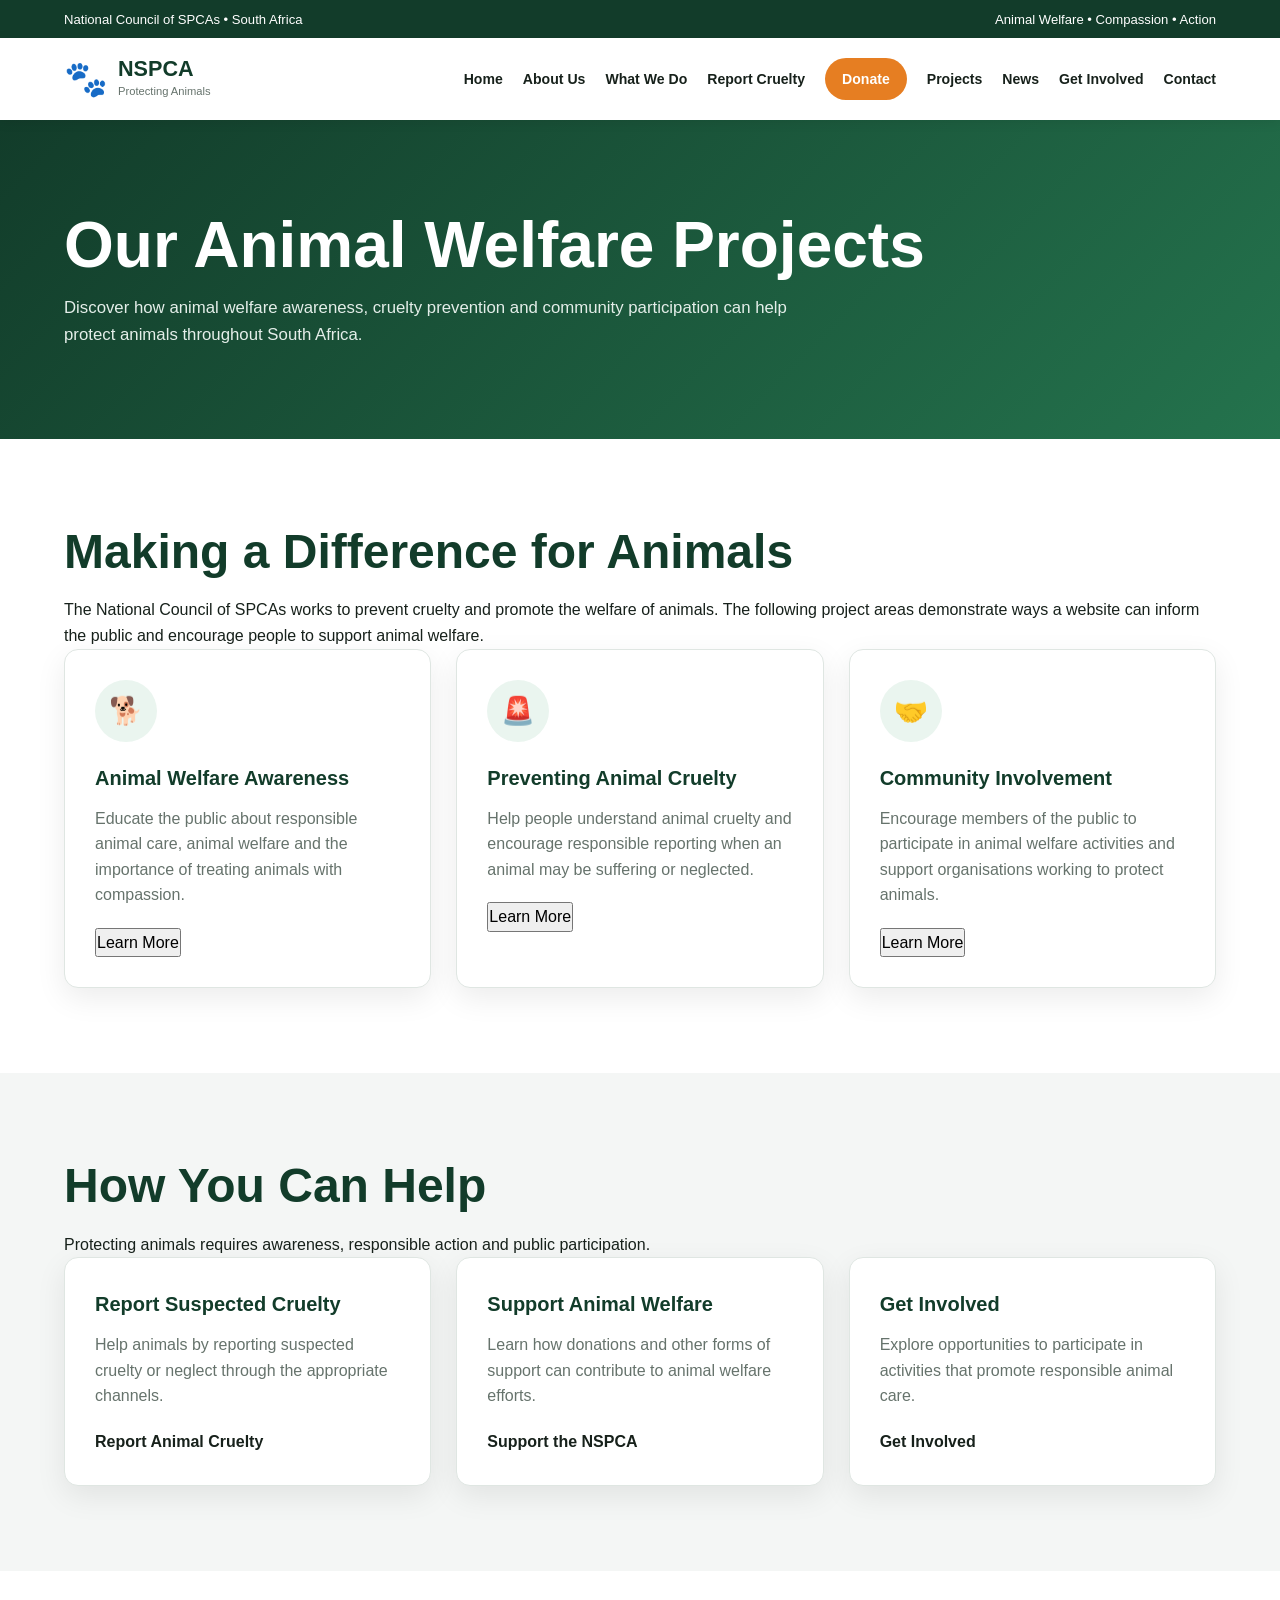
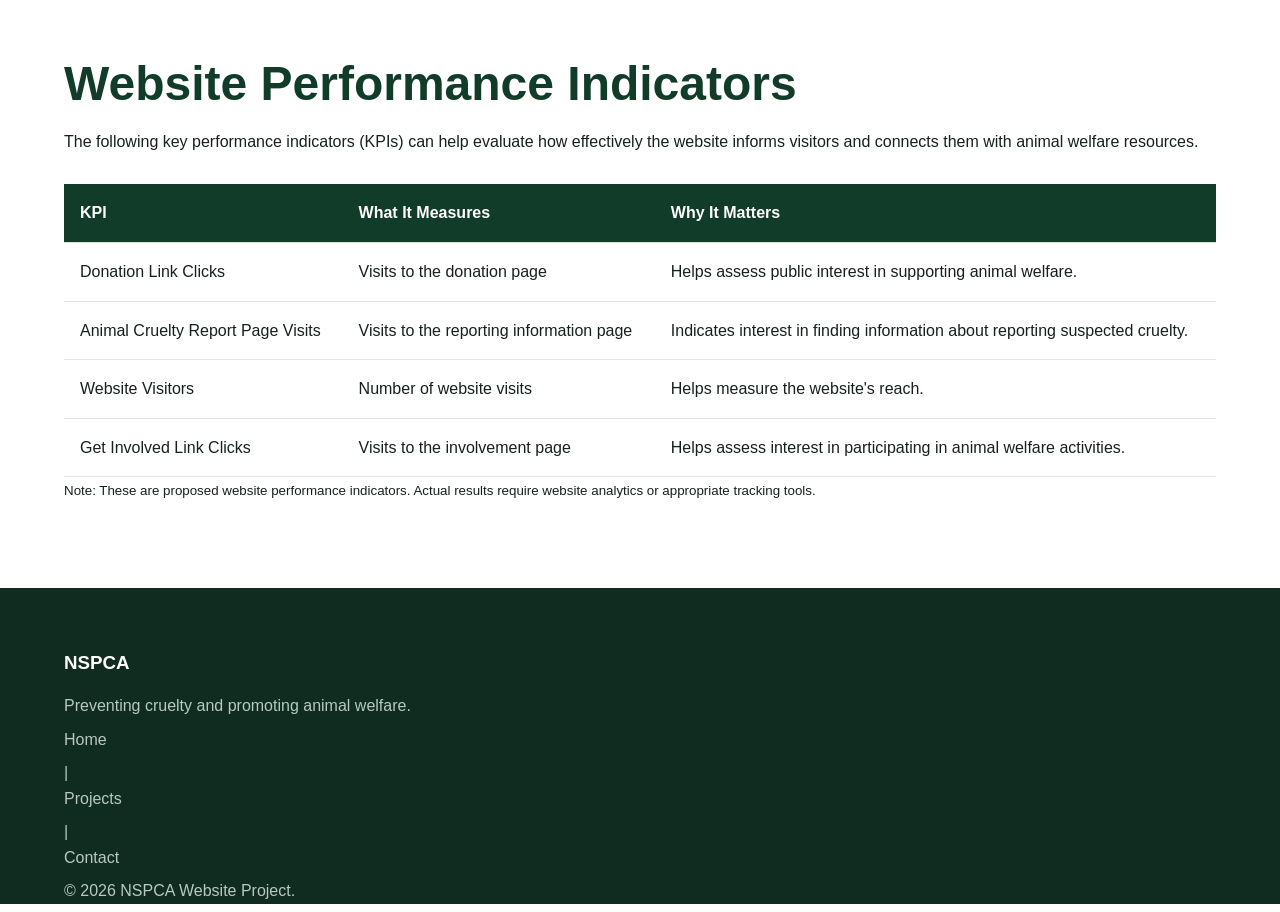
==== projects.html @ 2f7c21a6 "Add initial NSPCA website pages and styling" ====
<!DOCTYPE html>
<html lang="en">

<head>
    <meta charset="UTF-8">
    <meta name="viewport" content="width=device-width, initial-scale=1.0">

    <title>Animal Welfare Projects | NSPCA South Africa</title>

    <meta name="description"
        content="Explore animal welfare awareness, cruelty prevention and community involvement projects supporting the NSPCA's mission to protect animals in South Africa.">

    <meta name="keywords"
        content="NSPCA, animal welfare, animal cruelty prevention, animal protection, South Africa, volunteering">

    <link rel="stylesheet" href="styles.css">
</head>

<body>

    <!-- Top Bar -->
    <div class="top-bar">
        <div class="container">
            <span>National Council of SPCAs • South Africa</span>
            <span>Animal Welfare • Compassion • Action</span>
        </div>
    </div>

    <!-- Navigation -->
    <header>
        <nav class="navbar container">

            <a href="index.html" class="logo">
                <span class="logo-icon">🐾</span>

                <span>
                    <strong>NSPCA</strong>
                    <small>Protecting Animals</small>
                </span>
            </a>

            <button class="menu-button"
                    onclick="toggleMenu()"
                    aria-label="Open navigation menu"
                    aria-expanded="false"
                    aria-controls="navLinks">
                ☰
            </button>

            <div class="nav-links" id="navLinks">
                <a href="index.html">Home</a>
                <a href="about.html">About Us</a>
                <a href="what-we-do.html">What We Do</a>
                <a href="report.html">Report Cruelty</a>
                <a href="donate.html">Donate</a>
             <a href="./projects.html">Projects</a>
                <a href="news.html">News</a>
                <a href="get-involved.html">Get Involved</a>
                <a href="contact.html">Contact</a>
            </div>

        </nav>
    </header>

    <!-- Page Introduction -->
    <section class="page-header">
        <div class="container">

            <h1>Our Animal Welfare Projects</h1>

            <p>
                Discover how animal welfare awareness, cruelty prevention
                and community participation can help protect animals
                throughout South Africa.
            </p>

        </div>
    </section>

    <!-- Project Introduction -->
    <section class="section">
        <div class="container">

            <h2>Making a Difference for Animals</h2>

            <p>
                The National Council of SPCAs works to prevent cruelty
                and promote the welfare of animals. The following
                project areas demonstrate ways a website can inform
                the public and encourage people to support animal welfare.
            </p>

            <div class="project-grid">

                <!-- Project 1 -->
                <div class="card">

                    <div class="card-icon">🐕</div>

                    <h3>Animal Welfare Awareness</h3>

                    <p>
                        Educate the public about responsible animal care,
                        animal welfare and the importance of treating
                        animals with compassion.
                    </p>

                    <button class="project-button"
                            onclick="toggleProject('awareness', this)"
                            aria-expanded="false"
                            aria-controls="awareness">
                        Learn More
                    </button>

                    <div id="awareness" hidden>
                        <p>
                            Visitors can learn about providing animals
                            with appropriate food, clean water, shelter,
                            veterinary care and protection from suffering.
                        </p>
                    </div>

                </div>

                <!-- Project 2 -->
                <div class="card">

                    <div class="card-icon">🚨</div>

                    <h3>Preventing Animal Cruelty</h3>

                    <p>
                        Help people understand animal cruelty and
                        encourage responsible reporting when an animal
                        may be suffering or neglected.
                    </p>

                    <button class="project-button"
                            onclick="toggleProject('cruelty', this)"
                            aria-expanded="false"
                            aria-controls="cruelty">
                        Learn More
                    </button>

                    <div id="cruelty" hidden>
                        <p>
                            Members of the public should provide accurate
                            information when reporting suspected cruelty.
                            Reports should be directed to the appropriate
                            NSPCA or local SPCA office.
                        </p>

                        <a href="report.html">
                            Visit the Report Cruelty page
                        </a>
                    </div>

                </div>

                <!-- Project 3 -->
                <div class="card">

                    <div class="card-icon">🤝</div>

                    <h3>Community Involvement</h3>

                    <p>
                        Encourage members of the public to participate
                        in animal welfare activities and support
                        organisations working to protect animals.
                    </p>

                    <button class="project-button"
                            onclick="toggleProject('community', this)"
                            aria-expanded="false"
                            aria-controls="community">
                        Learn More
                    </button>

                    <div id="community" hidden>
                        <p>
                            People can explore opportunities to volunteer,
                            support fundraising activities and share
                            responsible animal welfare information.
                        </p>

                        <a href="get-involved.html">
                            Find Ways to Get Involved
                        </a>
                    </div>

                </div>

            </div>

        </div>
    </section>

    <!-- How the Public Can Help -->
    <section class="section grey-section">
        <div class="container">

            <h2>How You Can Help</h2>

            <p>
                Protecting animals requires awareness, responsible action
                and public participation.
            </p>

            <div class="project-grid">

                <div class="card">
                    <h3>Report Suspected Cruelty</h3>

                    <p>
                        Help animals by reporting suspected cruelty
                        or neglect through the appropriate channels.
                    </p>

                    <a href="report.html">Report Animal Cruelty</a>
                </div>

                <div class="card">
                    <h3>Support Animal Welfare</h3>

                    <p>
                        Learn how donations and other forms of support
                        can contribute to animal welfare efforts.
                    </p>

                    <a href="donate.html">Support the NSPCA</a>
                </div>

                <div class="card">
                    <h3>Get Involved</h3>

                    <p>
                        Explore opportunities to participate in
                        activities that promote responsible animal care.
                    </p>

                    <a href="get-involved.html">Get Involved</a>
                </div>

            </div>

        </div>
    </section>

    <!-- Website KPIs -->
    <section class="section">
        <div class="container">

            <h2>Website Performance Indicators</h2>

            <p>
                The following key performance indicators (KPIs) can
                help evaluate how effectively the website informs
                visitors and connects them with animal welfare resources.
            </p>

            <div class="table-container">

                <table>

                    <thead>
                        <tr>
                            <th>KPI</th>
                            <th>What It Measures</th>
                            <th>Why It Matters</th>
                        </tr>
                    </thead>

                    <tbody>
                        <tr>
                            <td>Donation Link Clicks</td>
                            <td>Visits to the donation page</td>
                            <td>
                                Helps assess public interest in
                                supporting animal welfare.
                            </td>
                        </tr>

                        <tr>
                            <td>Animal Cruelty Report Page Visits</td>
                            <td>
                                Visits to the reporting information page
                            </td>
                            <td>
                                Indicates interest in finding information
                                about reporting suspected cruelty.
                            </td>
                        </tr>

                        <tr>
                            <td>Website Visitors</td>
                            <td>Number of website visits</td>
                            <td>
                                Helps measure the website's reach.
                            </td>
                        </tr>

                        <tr>
                            <td>Get Involved Link Clicks</td>
                            <td>
                                Visits to the involvement page
                            </td>
                            <td>
                                Helps assess interest in participating
                                in animal welfare activities.
                            </td>
                        </tr>

                    </tbody>

                </table>

            </div>

            <p>
                <small>
                    Note: These are proposed website performance
                    indicators. Actual results require website
                    analytics or appropriate tracking tools.
                </small>
            </p>

        </div>
    </section>

    <!-- Footer -->
    <footer>
        <div class="container">

            <h3>NSPCA</h3>

            <p>
                Preventing cruelty and promoting animal welfare.
            </p>

            <p>
                <a href="index.html">Home</a> |
                <a href="projects.html">Projects</a> |
                <a href="contact.html">Contact</a>
            </p>

            <p>
                &copy; <span id="currentYear"></span> NSPCA Website Project.
            </p>

        </div>
    </footer>

    <!-- JavaScript -->
    <script src="script.js"></script>

    <script>
        // Expand or collapse project information.
        function toggleProject(projectId, button) {
            const project = document.getElementById(projectId);

            if (!project) {
                return;
            }

            const isExpanded = button.getAttribute("aria-expanded") === "true";

            project.hidden = isExpanded;

            button.setAttribute("aria-expanded", String(!isExpanded));

            button.textContent = isExpanded ? "Learn More" : "Show Less";
        }

        // Display the current year in the footer.
        document.getElementById("currentYear").textContent =
            new Date().getFullYear();
    </script>

</body>
</html>
---- styles.css ----
:root {
    --green-dark: #123c2a;
    --green: #24734d;
    --green-light: #eaf5ef;

    --orange: #e67e22;
    --orange-dark: #c95f0d;

    --gold: #f2b544;

    --white: #ffffff;
    --black: #17211b;

    --grey: #66736c;
    --grey-light: #f4f6f5;
    --grey-border: #dfe6e2;

    --cream: #faf8f3;

    --shadow:
        0 10px 30px rgba(0, 0, 0, 0.08);

    --shadow-hover:
        0 18px 35px rgba(0, 0, 0, 0.14);

    --radius: 14px;

    --container: 1200px;
}

* {
    margin: 0;
    padding: 0;
    box-sizing: border-box;
}


html {
    scroll-behavior: smooth;
}


body {
    font-family:
        Arial,
        Helvetica,
        sans-serif;

    background-color: var(--white);

    color: var(--black);

    line-height: 1.6;

    overflow-x: hidden;
}


img {
    max-width: 100%;
    height: auto;
    display: block;
}


a {
    color: inherit;
    text-decoration: none;
}


button,
input,
textarea,
select {
    font: inherit;
}

.container {
    width: 90%;
    max-width: var(--container);
    margin: 0 auto;
}

.top-bar {
    background-color: var(--green-dark);
    color: white;

    font-size: 0.82rem;
}


.top-bar .container {
    min-height: 38px;

    display: flex;
    align-items: center;
    justify-content: space-between;

    gap: 20px;
}

header {
    background-color: white;

    position: sticky;
    top: 0;

    z-index: 1000;

    box-shadow:
        0 2px 12px rgba(0, 0, 0, 0.08);
}


.navbar {
    min-height: 82px;

    display: flex;

    align-items: center;

    justify-content: space-between;

    gap: 30px;
}

.logo {
    display: flex;

    align-items: center;

    gap: 10px;

    color: var(--green-dark);

    flex-shrink: 0;
}


.logo-icon {
    font-size: 2.2rem;
}


.logo strong {
    display: block;

    font-size: 1.35rem;

    line-height: 1.1;
}


.logo small {
    display: block;

    color: var(--grey);

    font-size: 0.7rem;

    margin-top: 3px;
}

.nav-links {
    display: flex;

    align-items: center;

    justify-content: flex-end;

    gap: 20px;
}


.nav-links a {
    color: var(--black);

    font-size: 0.88rem;

    font-weight: 600;

    padding: 8px 0;

    position: relative;

    transition:
        color 0.3s ease;
}


.nav-links a::after {
    content: "";

    position: absolute;

    left: 0;

    bottom: 0;

    width: 0;

    height: 2px;

    background-color: var(--orange);

    transition:
        width 0.3s ease;
}


.nav-links a:hover {
    color: var(--orange);
}


.nav-links a:hover::after {
    width: 100%;
}

.nav-links a[href="donate.html"] {
    background-color: var(--orange);

    color: white;

    padding: 10px 17px;

    border-radius: 25px;
}


.nav-links a[href="donate.html"]::after {
    display: none;
}


.nav-links a[href="donate.html"]:hover {
    background-color: var(--orange-dark);

    color: white;
}

.menu-button {
    display: none;

    border: none;

    background-color: transparent;

    color: var(--green-dark);

    font-size: 2rem;

    cursor: pointer;

    padding: 5px;
}

.hero {
    min-height: 650px;

    background:
        linear-gradient(
            90deg,
            rgba(10, 45, 30, 0.94),
            rgba(10, 45, 30, 0.65),
            rgba(10, 45, 30, 0.25)
        ),
        url("images/hero.jpg")
        center / cover no-repeat;

    display: flex;

    align-items: center;

    color: white;
}


.hero-content {
    display: flex;

    align-items: center;

    min-height: 650px;
}


.hero-text {
    max-width: 720px;
}


.badge {
    display: inline-block;

    color: #ffd18a;

    font-size: 0.78rem;

    font-weight: bold;

    letter-spacing: 2px;

    margin-bottom: 20px;
}


.hero h1 {
    font-size: clamp(2.7rem, 6vw, 5.2rem);

    line-height: 1.02;

    margin-bottom: 25px;
}


.hero p {
    max-width: 620px;

    font-size: 1.1rem;

    color: #edf5f0;

    margin-bottom: 30px;
}


.hero-buttons {
    display: flex;

    flex-wrap: wrap;

    gap: 12px;
}

.page-header {
    padding: 90px 0;

    color: white;

    background:
        linear-gradient(
            135deg,
            var(--green-dark),
            var(--green)
        );
}


.page-header h1 {
    font-size: clamp(2.2rem, 5vw, 4rem);

    line-height: 1.1;

    margin-bottom: 15px;
}


.page-header p {
    max-width: 750px;

    font-size: 1.05rem;

    color: #e4eee9;
}

.section {
    padding: 85px 0;
}


.grey-section {
    background-color: var(--grey-light);
}


.section-label {
    display: inline-block;

    color: var(--orange);

    font-size: 0.78rem;

    font-weight: 800;

    letter-spacing: 2px;

    margin-bottom: 10px;
}


.section h2 {
    color: var(--green-dark);

    font-size: clamp(2rem, 4vw, 3rem);

    line-height: 1.15;

    margin-bottom: 18px;
}


.section-description {
    color: var(--grey);

    max-width: 700px;

    margin-bottom: 35px;
}

.button {
    display: inline-flex;

    align-items: center;

    justify-content: center;

    border: none;

    cursor: pointer;

    padding: 12px 22px;

    border-radius: 30px;

    font-weight: 700;

    transition:
        transform 0.25s ease,
        background-color 0.25s ease,
        color 0.25s ease,
        box-shadow 0.25s ease;
}


.button:hover {
    transform: translateY(-3px);

    box-shadow:
        0 8px 18px rgba(0, 0, 0, 0.15);
}


.button-primary {
    background-color: var(--green);

    color: white;
}


.button-primary:hover {
    background-color: var(--green-dark);
}


.button-danger {
    background-color: var(--orange);

    color: white;
}


.button-danger:hover {
    background-color: var(--orange-dark);
}


.button-gold {
    background-color: var(--gold);

    color: var(--black);
}


.button-gold:hover {
    background-color: #d99b25;
}


.button-outline {
    background-color: transparent;

    color: var(--green);

    border: 2px solid var(--green);
}


.button-outline:hover {
    background-color: var(--green);

    color: white;
}


/* =========================================================
   10. CARDS
   ========================================================= */

.card-grid {
    display: grid;

    grid-template-columns:
        repeat(3, minmax(0, 1fr));

    gap: 25px;

    margin-top: 35px;
}


.card {
    background-color: white;

    padding: 30px;

    border: 1px solid var(--grey-border);

    border-radius: var(--radius);

    box-shadow: var(--shadow);

    transition:
        transform 0.3s ease,
        box-shadow 0.3s ease,
        border-color 0.3s ease;
}


.card:hover {
    transform: translateY(-7px);

    box-shadow: var(--shadow-hover);

    border-color: var(--orange);
}


.card-icon {
    width: 62px;

    height: 62px;

    display: grid;

    place-items: center;

    background-color: var(--green-light);

    border-radius: 50%;

    font-size: 1.7rem;

    margin-bottom: 20px;
}


.card h3 {
    color: var(--green-dark);

    font-size: 1.25rem;

    margin-bottom: 12px;
}


.card p {
    color: var(--grey);

    margin-bottom: 20px;
}


.card a {
    font-weight: 700;
}


/* =========================================================
   11. GOAL GRID
   ========================================================= */

.goal-grid {
    display: grid;

    grid-template-columns:
        repeat(4, minmax(0, 1fr));

    gap: 20px;

    margin-top: 40px;
}


.goal-card {
    padding: 30px;

    background-color: white;

    border-radius: var(--radius);

    border-left: 5px solid var(--orange);

    box-shadow: var(--shadow);

    transition:
        transform 0.3s ease;
}


.goal-card:hover {
    transform: translateY(-6px);
}


.goal-card strong {
    display: block;

    color: var(--orange);

    font-size: 1.6rem;

    margin-bottom: 15px;
}


.goal-card h3 {
    color: var(--green-dark);

    margin-bottom: 10px;
}


.goal-card p {
    color: var(--grey);
}


/* =========================================================
   12. DARK KPI BOX
   ========================================================= */

.dark-box {
    background-color: var(--green-dark);

    color: white;

    border-radius: 18px;

    padding: 50px;

    display: grid;

    grid-template-columns:
        1fr 1fr;

    gap: 50px;

    align-items: center;
}


.dark-box h2 {
    color: white;
}


.dark-box p {
    color: #d8e6df;
}


.section-label.light {
    color: #ffca78;
}


.kpi-grid {
    display: grid;

    grid-template-columns:
        repeat(2, 1fr);

    gap: 15px;
}


.kpi-grid div {
    padding: 22px;

    border:
        1px solid
        rgba(255, 255, 255, 0.2);

    border-radius: 10px;
}


.kpi-grid strong {
    display: block;

    color: white;

    margin-bottom: 5px;
}


.kpi-grid span {
    color: #bcd0c7;

    font-size: 0.85rem;
}

.project-grid {
    display: grid;

    grid-template-columns:
        repeat(3, minmax(0, 1fr));

    gap: 25px;
}

.form-container {
    max-width: 850px;
}


.form-row {
    display: grid;

    grid-template-columns:
        0.8fr 1.2fr;

    gap: 30px;

    align-items: start;
}


.form-card {
    background-color: white;

    padding: 35px;

    border-radius: var(--radius);

    box-shadow: var(--shadow);

    border: 1px solid var(--grey-border);
}


.form-card h2 {
    color: var(--green-dark);

    margin-bottom: 10px;
}


.form-card > p {
    color: var(--grey);

    margin-bottom: 25px;
}


.demo-form {
    display: flex;

    flex-direction: column;

    gap: 10px;
}


.demo-form label {
    color: var(--green-dark);

    font-weight: 700;

    margin-top: 8px;
}


.demo-form input,
.demo-form textarea,
.demo-form select {
    width: 100%;

    border:
        1px solid
        #ccd6d0;

    border-radius: 8px;

    padding: 13px 14px;

    background-color: white;

    color: var(--black);

    outline: none;

    transition:
        border-color 0.25s ease,
        box-shadow 0.25s ease;
}


.demo-form textarea {
    min-height: 150px;

    resize: vertical;
}


.demo-form input:focus,
.demo-form textarea:focus,
.demo-form select:focus {
    border-color: var(--green);

    box-shadow:
        0 0 0 3px
        rgba(36, 115, 77, 0.12);
}


.demo-form button {
    margin-top: 15px;
}

.table-container {
    overflow-x: auto;

    margin-top: 30px;
}


table {
    width: 100%;

    border-collapse: collapse;

    background-color: white;

    box-shadow: var(--shadow);
}


th,
td {
    padding: 16px;

    text-align: left;

    border-bottom:
        1px solid
        var(--grey-border);
}


th {
    background-color: var(--green-dark);

    color: white;
}


tr:hover td {
    background-color: var(--green-light);
}

.page-header + .section .card p {
    text-align: left;
}


.section ul {
    margin-top: 20px;

    padding-left: 20px;
}


.section li {
    margin-bottom: 10px;

    color: var(--grey);
}

.section img {
    border-radius: var(--radius);

    box-shadow: var(--shadow);
}


img:hover {
    transition: transform 0.3s ease;
}

footer {
    background-color: #102c21;

    color: #d9e6df;

    padding-top: 60px;
}


.footer-grid {
    display: grid;

    grid-template-columns:
        2fr 1fr 1fr 1fr;

    gap: 40px;

    padding-bottom: 45px;
}


footer h3 {
    color: white;

    margin-bottom: 15px;
}


footer p {
    color: #b7c9c0;

    margin-bottom: 8px;
}


footer a {
    display: block;

    color: #b7c9c0;

    margin-bottom: 8px;

    transition:
        color 0.25s ease;
}


footer a:hover {
    color: #ffbe6b;
}


.footer-bottom {
    border-top:
        1px solid
        rgba(255, 255, 255, 0.12);

    padding: 20px;

    text-align: center;

    color: #9eb4aa;

    font-size: 0.85rem;
}

@media (max-width: 1000px) {

    .nav-links {
        gap: 13px;
    }


    .nav-links a {
        font-size: 0.8rem;
    }


    .goal-grid {
        grid-template-columns:
            repeat(2, 1fr);
    }


    .card-grid {
        grid-template-columns:
            repeat(2, 1fr);
    }


    .project-grid {
        grid-template-columns:
            repeat(2, 1fr);
    }


    .dark-box {
        grid-template-columns: 1fr;
    }


    .footer-grid {
        grid-template-columns:
            repeat(2, 1fr);
    }

}

@media (max-width: 700px) {

    .top-bar .container {
        min-height: 32px;

        justify-content: center;

        text-align: center;
    }


    .top-bar span:last-child {
        display: none;
    }


    .navbar {
        min-height: 70px;
    }

    .menu-button {
        display: block;
    }


    .nav-links {
        display: none;

        position: absolute;

        top: 70px;

        left: 0;

        width: 100%;

        background-color: white;

        padding: 20px 5%;

        flex-direction: column;

        align-items: stretch;

        gap: 5px;

        box-shadow:
            0 10px 20px
            rgba(0, 0, 0, 0.12);
    }


    .nav-links.active {
        display: flex;
    }


    .nav-links a {
        padding: 12px 0;

        font-size: 0.95rem;
    }


    .nav-links a[href="donate.html"] {
        text-align: center;

        margin-top: 5px;
    }

    .hero {
        min-height: 600px;

        background:
            linear-gradient(
                rgba(10, 45, 30, 0.8),
                rgba(10, 45, 30, 0.8)
            ),
            url("images/hero-mobile.jpg")
            center / cover no-repeat;
    }


    .hero-content {
        min-height: 600px;
    }


    .hero h1 {
        font-size: 3rem;
    }


    .hero p {
        font-size: 1rem;
    }


    .hero-buttons {
        flex-direction: column;

        align-items: stretch;
    }


    .hero-buttons .button {
        width: 100%;

        text-align: center;
    }

    .section {
        padding: 60px 0;
    }


    .page-header {
        padding: 65px 0;
    }

    .goal-grid,
    .card-grid,
    .project-grid {
        grid-template-columns: 1fr;
    }

    .form-row {
        grid-template-columns: 1fr;
    }

    .dark-box {
        padding: 30px 25px;
    }


    .kpi-grid {
        grid-template-columns: 1fr;
    }

    .footer-grid {
        grid-template-columns: 1fr;
    }

}

@media (max-width: 450px) {

    .container {
        width: 92%;
    }


    .logo-icon {
        font-size: 1.8rem;
    }


    .logo strong {
        font-size: 1.1rem;
    }


    .hero h1 {
        font-size: 2.5rem;
    }


    .page-header h1 {
        font-size: 2.3rem;
    }


    .card {
        padding: 25px 20px;
    }


    .form-card {
        padding: 25px 20px;
    }


    .dark-box {
        padding: 25px 20px;
    }

}

:focus-visible {
    outline:
        3px solid
        var(--gold);

    outline-offset: 3px;
}
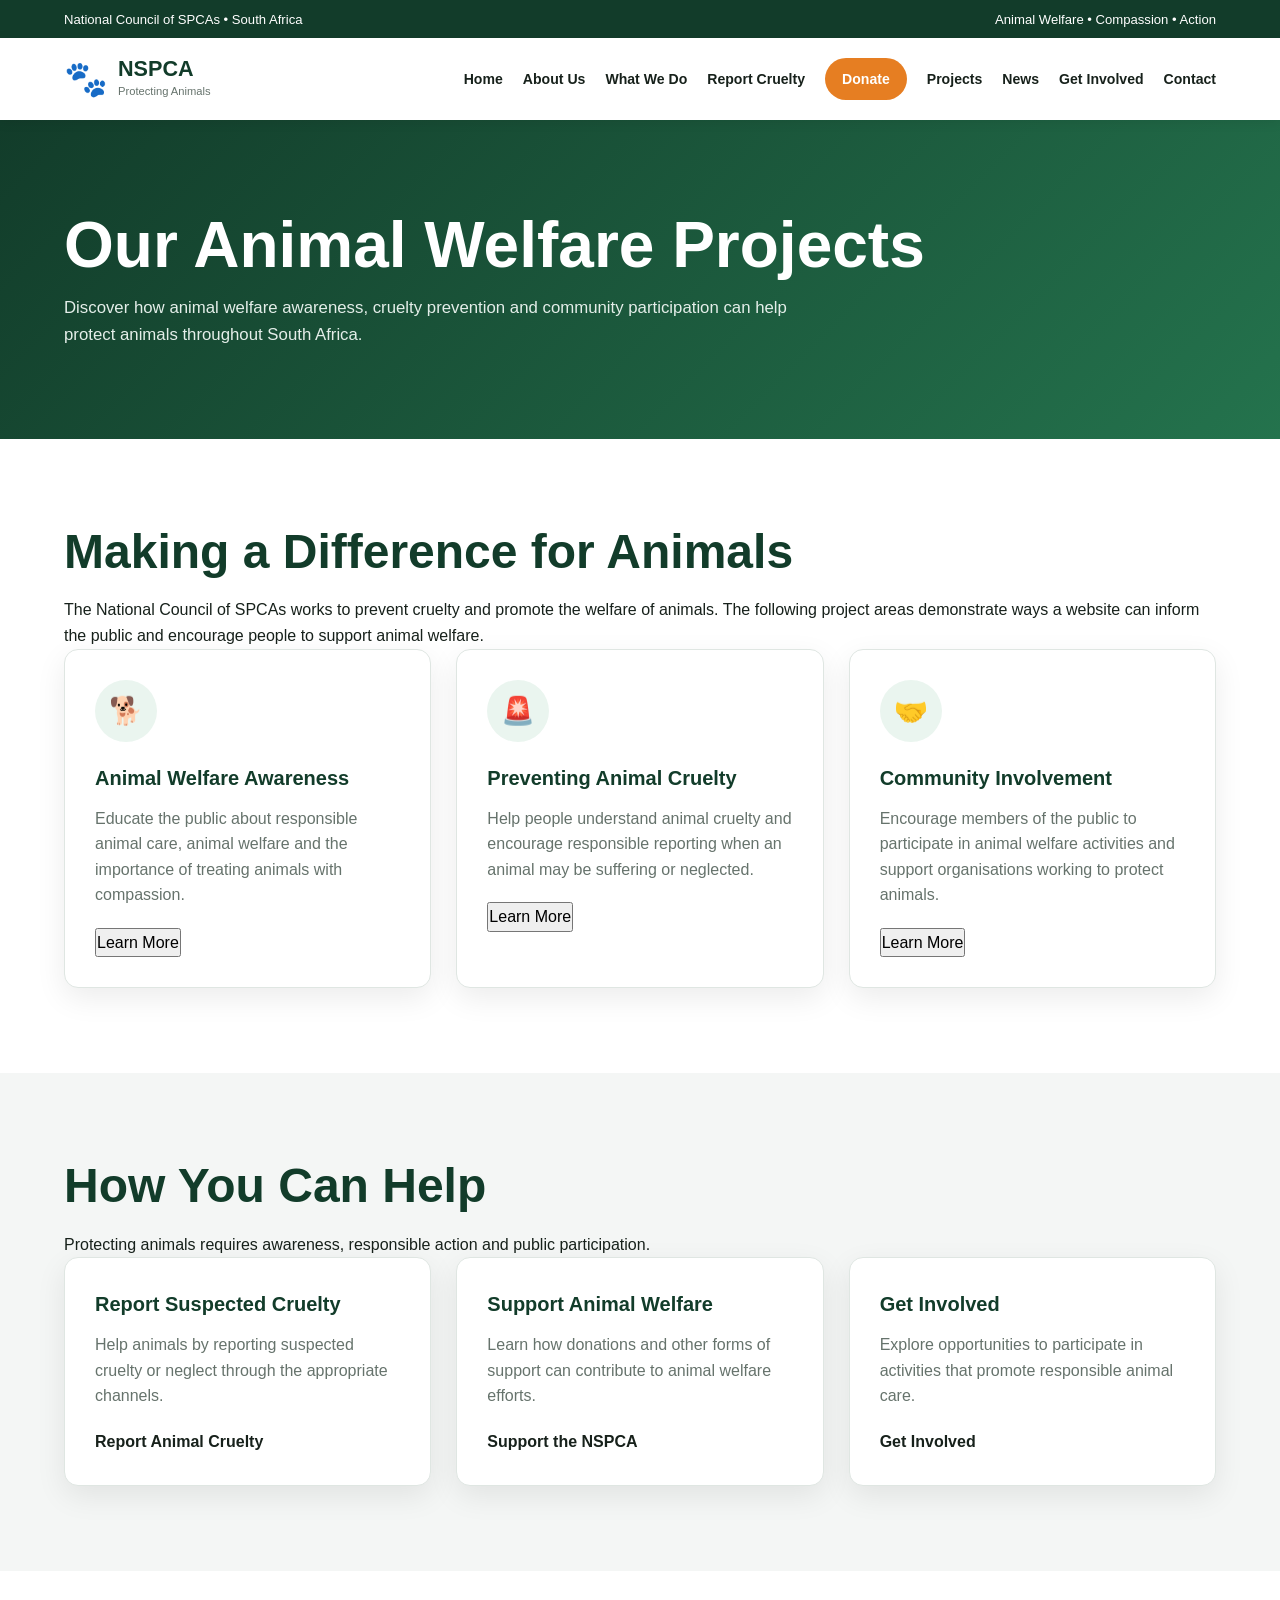
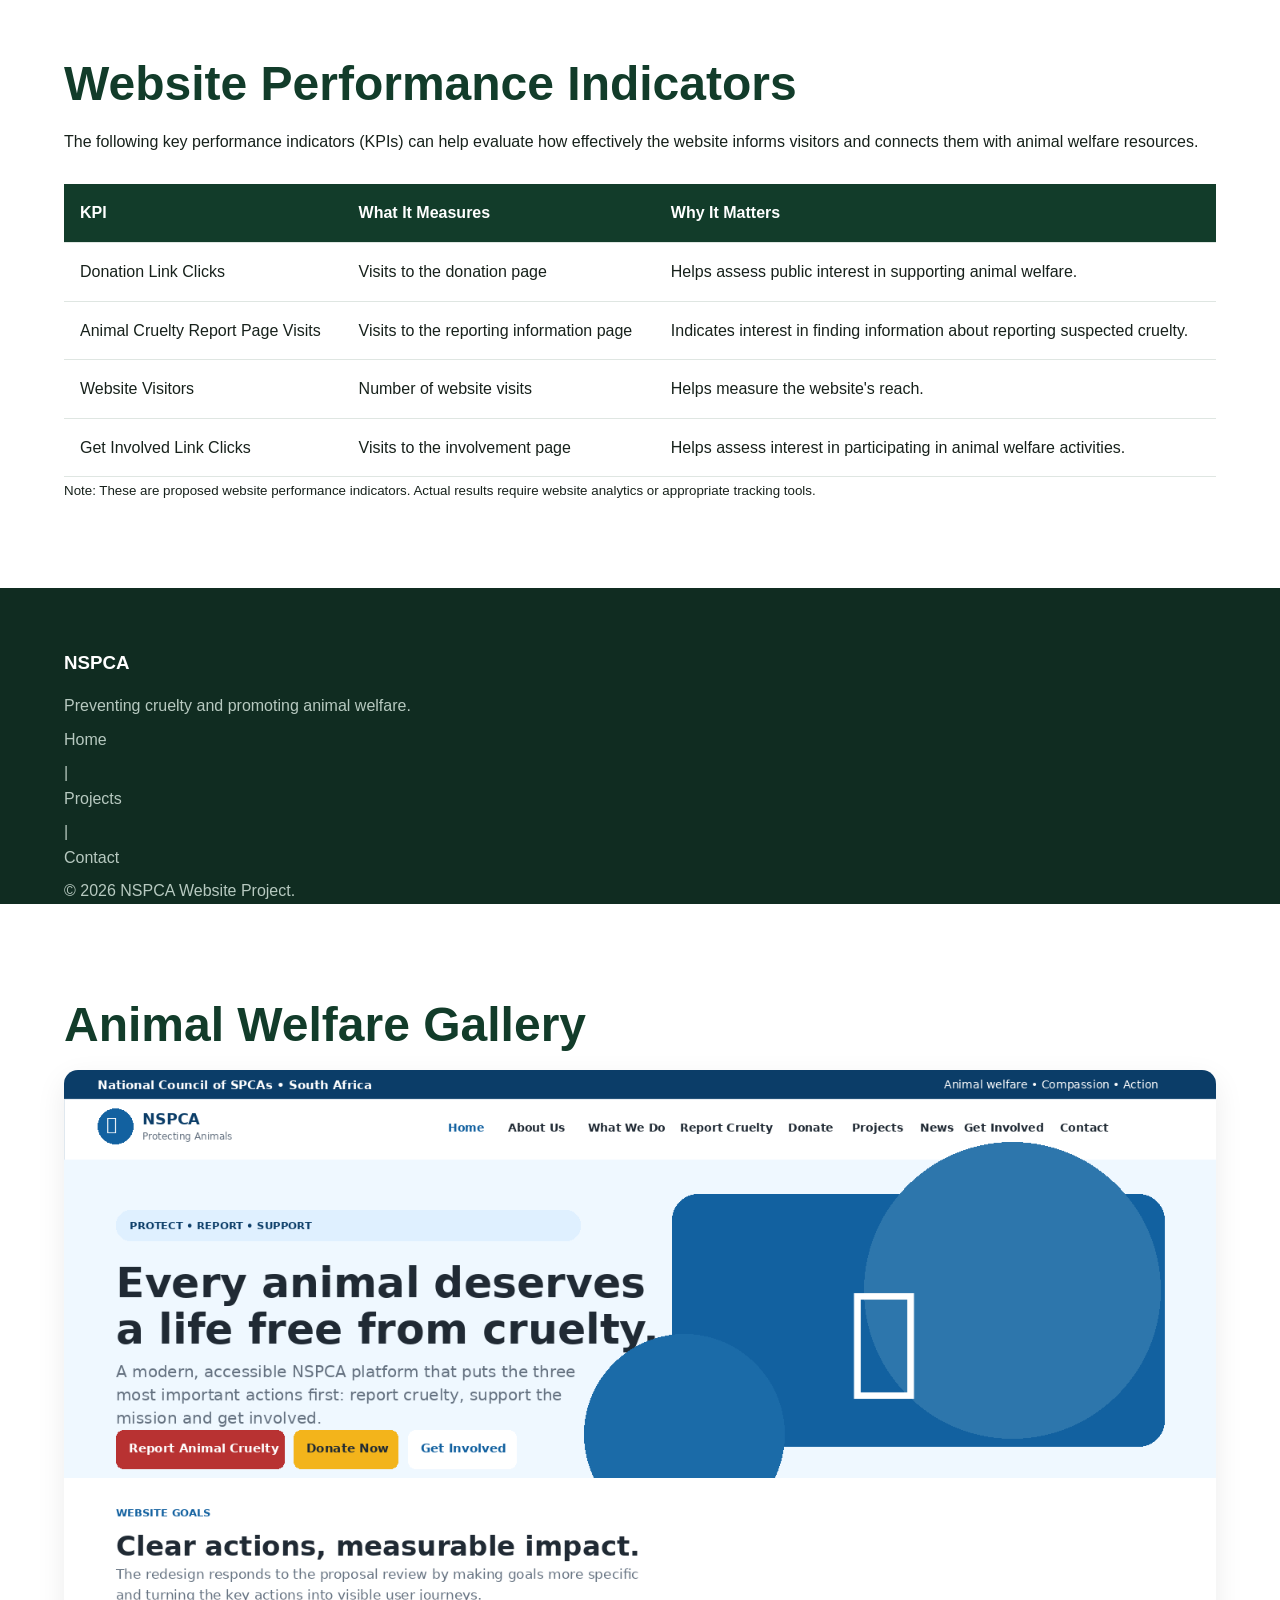
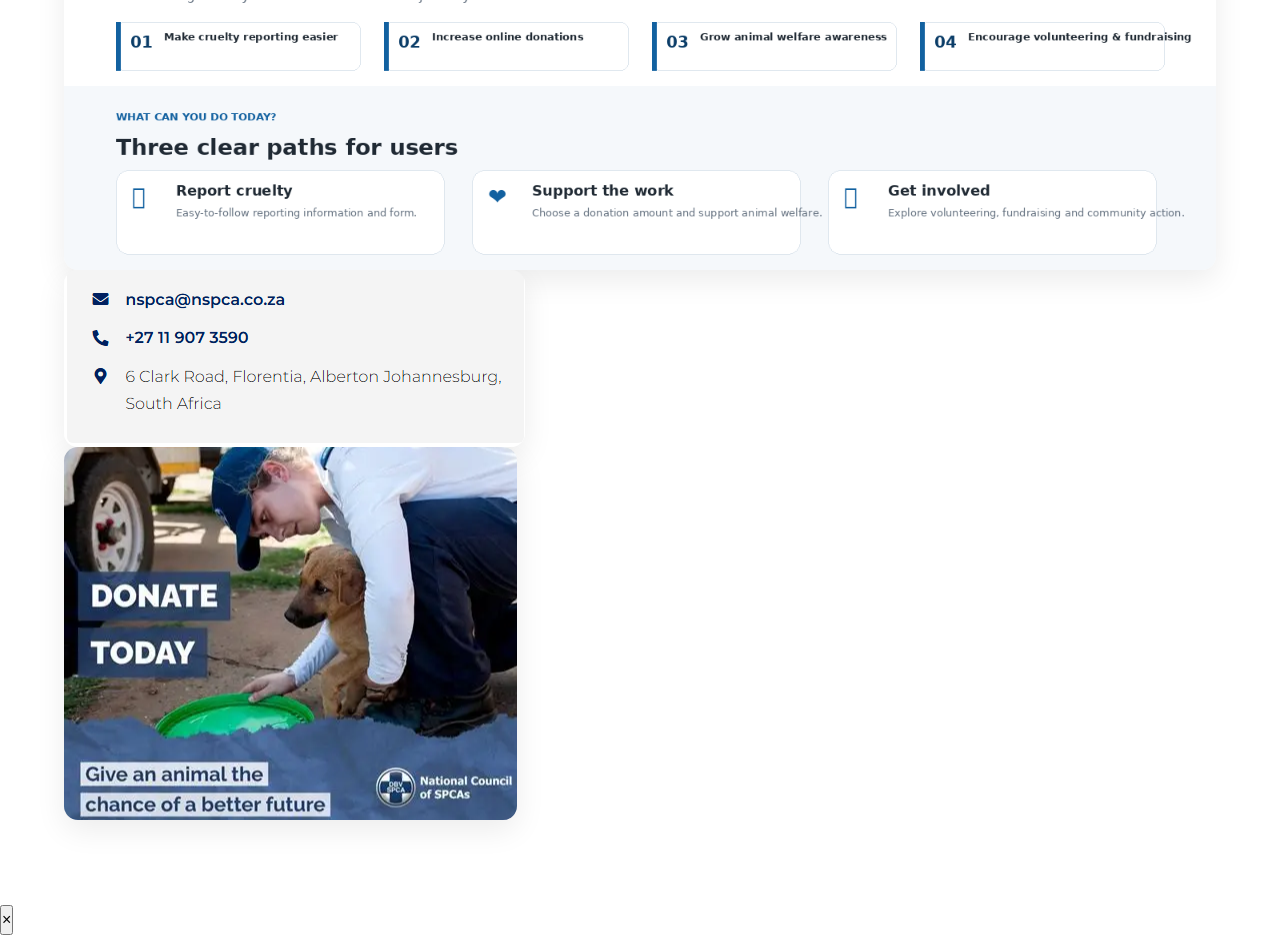
==== commit b1e77745: "Update projects page" ====
--- a/projects.html
+++ b/projects.html
@@ -378,4 +378,33 @@
     </script>
 
 </body>
-</html>+</html>
+
+<section class="section">
+    <div class="container">
+
+        <h2>Animal Welfare Gallery</h2>
+
+        <div class="gallery-grid">
+
+            <img src="NSPCA image.png"
+                 alt="Animal welfare at the NSPCA"
+                 class="gallery-image">
+
+            <img src="NSPCA contact.png"
+                 alt="NSPCA animal welfare information"
+                 class="gallery-image">
+
+            <img src="NSPCA donate.png"
+                 alt="Supporting animal welfare"
+                 class="gallery-image">
+
+        </div>
+
+    </div>
+</section>
+
+<div class="lightbox" id="lightbox" aria-hidden="true">
+    <button class="lightbox-close" aria-label="Close image">&times;</button>
+    <img id="lightbox-image" src="" alt="">
+</div>
